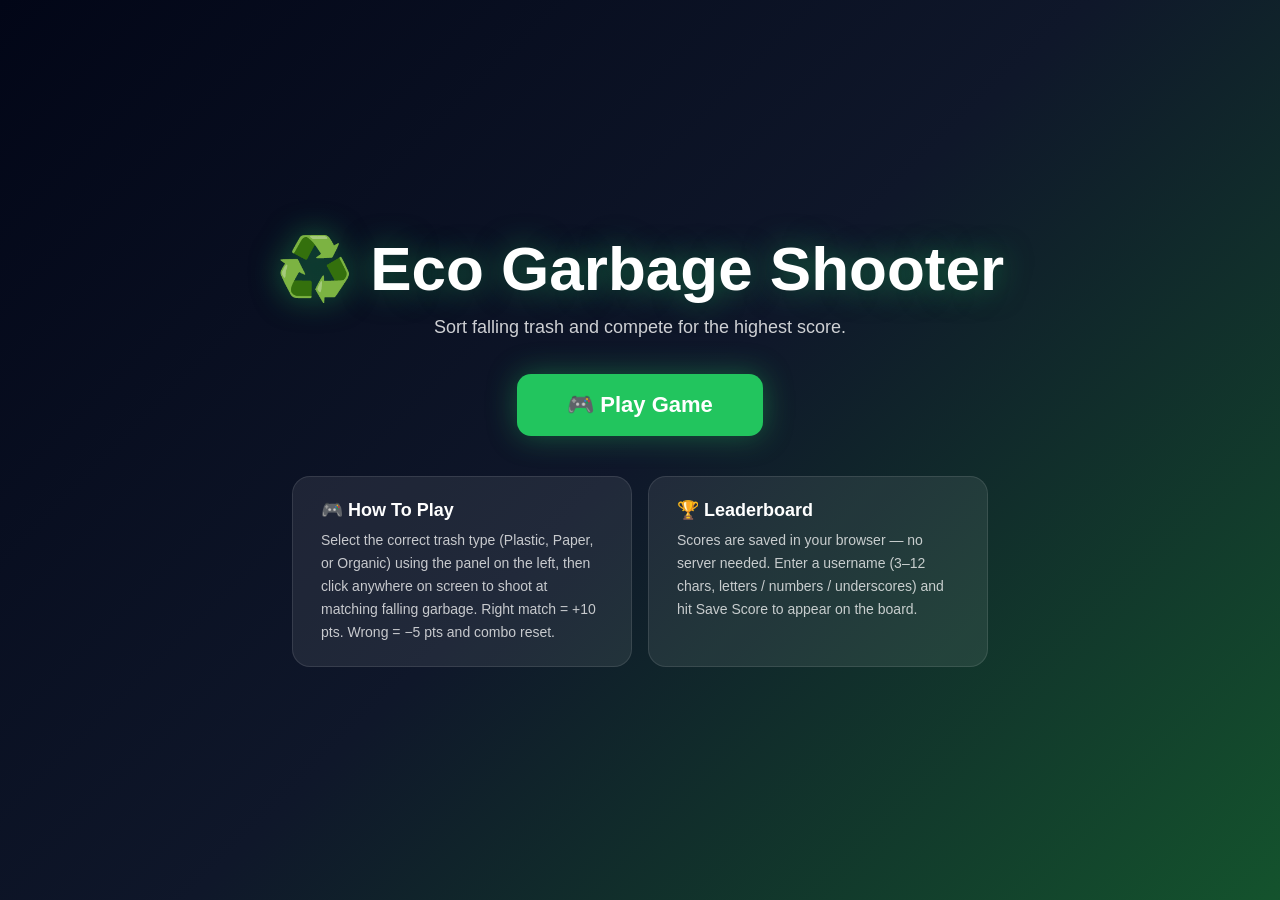
==== docs/index.html @ 233a3f08 "Fix GitHub Pages asset and route paths" ====
<!DOCTYPE html>
<html lang="en">
<head>
  <meta charset="UTF-8" />
  <meta name="viewport" content="width=device-width, initial-scale=1.0" />
  <title>♻️ Eco Garbage Shooter</title>
  <link rel="stylesheet" href="css/style.css" />
</head>
<body class="landing-body">

  <div id="landing">
    <h1>♻️ Eco Garbage Shooter</h1>
    <p>Sort falling trash and compete for the highest score.</p>

    <a class="play-btn" href="pages/game.html">🎮 Play Game</a>

    <div class="info-cards">
      <div class="card">
        <h2>🎮 How To Play</h2>
        <p>
          Select the correct trash type (Plastic, Paper, or Organic) using
          the panel on the left, then click anywhere on screen to shoot at
          matching falling garbage. Right match = +10 pts. Wrong = −5 pts
          and combo reset.
        </p>
      </div>
      <div class="card">
        <h2>🏆 Leaderboard</h2>
        <p>
          Scores are saved in your browser — no server needed. Enter a
          username (3–12 chars, letters / numbers / underscores) and hit
          Save Score to appear on the board.
        </p>
      </div>
    </div>
  </div>

</body>
</html>
---- docs/css/style.css ----
/* ── Reset ──────────────────────────────────────────────────────── */
*, *::before, *::after {
  margin: 0; padding: 0; box-sizing: border-box;
}

/* ══════════════════════════════════════════════════════════════════
   SHARED
══════════════════════════════════════════════════════════════════ */
body {
  font-family: Arial, sans-serif;
  color: white;
  overflow: hidden;
  height: 100vh;
}

/* ══════════════════════════════════════════════════════════════════
   LANDING PAGE  (index.html)
══════════════════════════════════════════════════════════════════ */
.landing-body {
  background: linear-gradient(135deg, #020617, #0f172a, #14532d);
  overflow-y: auto;
}

#landing {
  display: flex;
  flex-direction: column;
  align-items: center;
  justify-content: center;
  min-height: 100vh;
  text-align: center;
  padding: 40px 20px;
}

#landing h1 {
  font-size: clamp(30px, 6vw, 62px);
  margin-bottom: 12px;
  text-shadow: 0 0 30px rgba(34, 197, 94, 0.5);
}

#landing > p {
  font-size: 18px;
  opacity: 0.8;
  margin-bottom: 36px;
}

.play-btn {
  display: inline-block;
  padding: 18px 50px;
  background: #22c55e;
  color: white;
  text-decoration: none;
  border-radius: 14px;
  font-size: 22px;
  font-weight: bold;
  transition: background 0.2s, transform 0.1s;
  box-shadow: 0 0 30px rgba(34, 197, 94, 0.4);
}

.play-btn:hover  { background: #16a34a; transform: scale(1.05); }
.play-btn:active { transform: scale(0.97); }

.info-cards {
  display: flex;
  flex-wrap: wrap;
  gap: 16px;
  justify-content: center;
  max-width: 800px;
  margin-top: 40px;
}

.card {
  background: rgba(255, 255, 255, 0.08);
  border: 1px solid rgba(255, 255, 255, 0.1);
  padding: 22px 28px;
  border-radius: 18px;
  max-width: 340px;
  text-align: left;
}

.card h2 { font-size: 18px; margin-bottom: 8px; }
.card p  { font-size: 14px; opacity: 0.75; line-height: 1.65; }

/* ══════════════════════════════════════════════════════════════════
   GAME PAGE  (game.html)
══════════════════════════════════════════════════════════════════ */
.game-body {
  background: #020617;
  overflow: hidden;
}

/* Canvas fills the whole viewport */
canvas {
  display: block;
  position: absolute;
  top: 0; left: 0;
  width: 100vw;
  height: 100vh;
}

/* ── Top score bar ───────────────────────────────────────────────── */
.topbar {
  position: absolute;
  top: 12px;
  left: 50%;
  transform: translateX(-50%);
  display: flex;
  gap: 24px;
  background: rgba(0, 0, 0, 0.55);
  padding: 12px 28px;
  border-radius: 18px;
  backdrop-filter: blur(10px);
  z-index: 10;
  font-size: 16px;
  font-weight: bold;
  white-space: nowrap;
}

/* ── Type selector panel ─────────────────────────────────────────── */
.panel {
  position: absolute;
  left: 15px;
  top: 15px;
  background: rgba(0, 0, 0, 0.55);
  padding: 14px 12px;
  border-radius: 18px;
  backdrop-filter: blur(10px);
  z-index: 10;
  display: flex;
  flex-direction: column;
  gap: 7px;
}

.panel-label {
  font-size: 11px;
  letter-spacing: 1.5px;
  text-transform: uppercase;
  opacity: 0.6;
  margin-bottom: 2px;
}

.type-btn {
  padding: 10px 16px;
  border: 2px solid transparent;
  border-radius: 12px;
  cursor: pointer;
  font-weight: bold;
  font-size: 14px;
  background: rgba(255, 255, 255, 0.1);
  color: white;
  transition: background 0.15s, border-color 0.15s, transform 0.1s;
}

.type-btn:hover  { background: rgba(255, 255, 255, 0.2); transform: scale(1.04); }
.type-btn:active { transform: scale(0.97); }
.type-btn.active { border-color: #22c55e; background: rgba(34, 197, 94, 0.22); }

/* ── Home button ─────────────────────────────────────────────────── */
.home-btn {
  position: absolute;
  right: 15px;
  top: 15px;
  background: #22c55e;
  padding: 10px 18px;
  border-radius: 12px;
  color: white;
  text-decoration: none;
  font-weight: bold;
  font-size: 14px;
  z-index: 10;
  transition: background 0.2s, transform 0.1s;
}

.home-btn:hover  { background: #16a34a; transform: scale(1.04); }
.home-btn:active { transform: scale(0.97); }

/* ── Feedback flash ──────────────────────────────────────────────── */
#feedback {
  position: absolute;
  top: 48%;
  left: 50%;
  transform: translate(-50%, -50%);
  font-size: 26px;
  font-weight: bold;
  pointer-events: none;
  z-index: 20;
  opacity: 0;
  transition: opacity 0.2s;
  text-shadow: 0 2px 12px rgba(0, 0, 0, 0.8);
  white-space: nowrap;
}

/* ── Leaderboard panel ───────────────────────────────────────────── */
.leaderboard {
  position: absolute;
  right: 15px;
  bottom: 15px;
  width: 245px;
  background: rgba(0, 0, 0, 0.55);
  padding: 16px;
  border-radius: 18px;
  backdrop-filter: blur(10px);
  z-index: 10;
  max-height: 320px;
  overflow-y: auto;
}

.leaderboard h2 {
  font-size: 16px;
  margin-bottom: 10px;
}

.leaderboard input {
  padding: 9px 12px;
  border: none;
  border-radius: 10px;
  width: 100%;
  margin-bottom: 8px;
  font-size: 14px;
  background: rgba(255, 255, 255, 0.15);
  color: white;
  outline: none;
}

.leaderboard input::placeholder { color: rgba(255, 255, 255, 0.45); }
.leaderboard input:focus { background: rgba(255, 255, 255, 0.22); }

.save-btn {
  width: 100%;
  padding: 9px;
  background: #22c55e;
  color: white;
  border: none;
  border-radius: 10px;
  cursor: pointer;
  font-weight: bold;
  font-size: 14px;
  transition: background 0.2s, transform 0.1s;
  margin-bottom: 10px;
}

.save-btn:hover  { background: #16a34a; }
.save-btn:active { transform: scale(0.97); }

#scores p {
  font-size: 13px;
  padding: 5px 0;
  border-bottom: 1px solid rgba(255, 255, 255, 0.08);
  opacity: 0.85;
}

#scores p:last-child { border-bottom: none; }


button{
 transition:all .2s ease;
 cursor:pointer;
}
button:hover{
 transform:scale(1.05);
}
canvas{
 animation:fadeIn .5s ease;
}
@keyframes fadeIn{
 from{opacity:0;}
 to{opacity:1;}
}
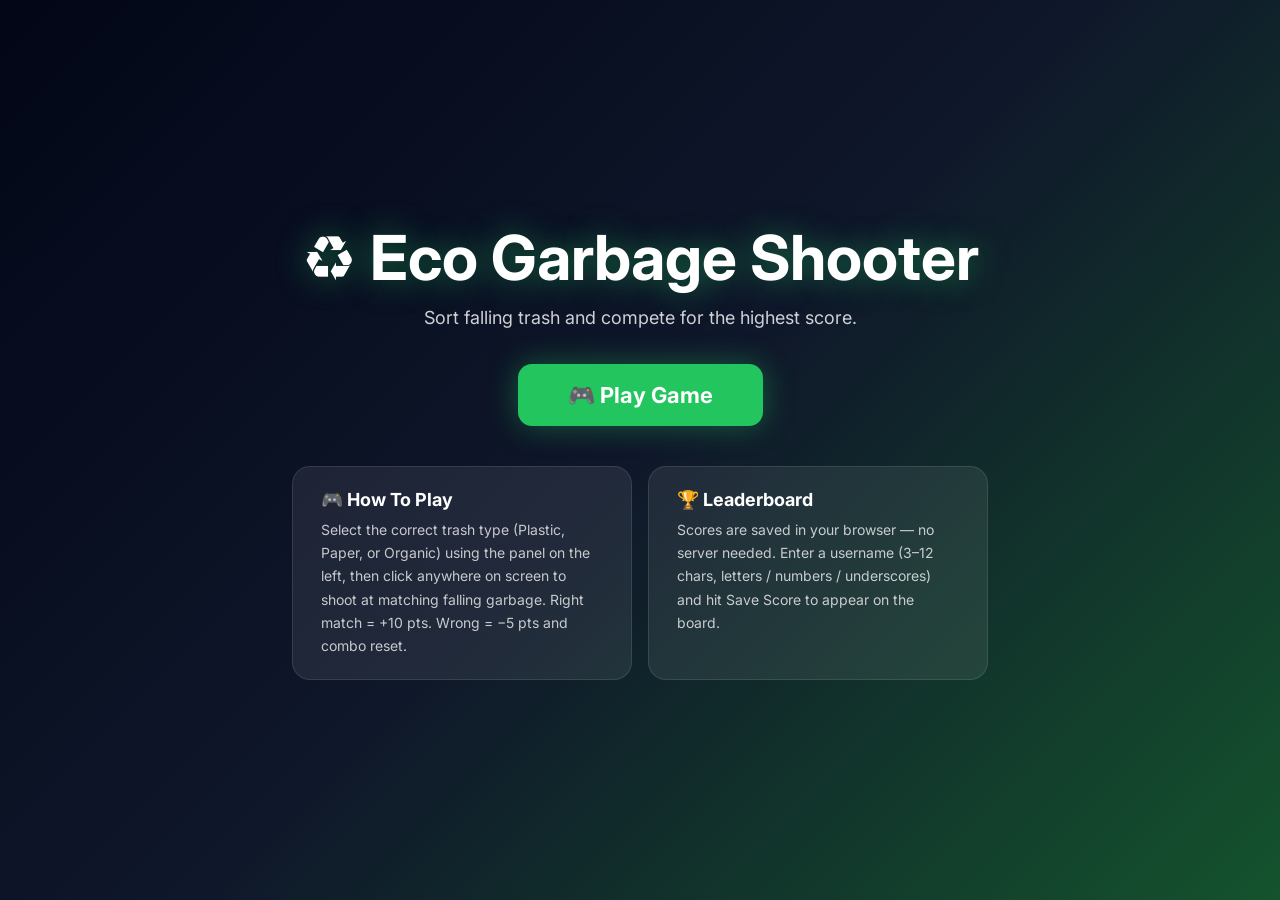
==== commit ef230bac: "Modernize game layout and metadata" ====
--- a/docs/index.html
+++ b/docs/index.html
@@ -2,39 +2,52 @@
 <html lang="en">
 <head>
   <meta charset="UTF-8" />
-  <meta name="viewport" content="width=device-width, initial-scale=1.0" />
+  <meta name="viewport" content="width=device-width, initial-scale=1.0, maximum-scale=1" />
   <title>♻️ Eco Garbage Shooter</title>
+  <meta name="description" content="Eco Garbage Shooter — sort falling trash and compete for the highest score. No server needed." />
+  <meta name="robots" content="index, follow" />
+  <meta property="og:title" content="Eco Garbage Shooter" />
+  <meta property="og:description" content="Sort falling trash and compete for the highest score. No server needed." />
+  <meta property="og:type" content="website" />
+  <meta name="twitter:card" content="summary_large_image" />
+  <meta name="twitter:title" content="Eco Garbage Shooter" />
+  <meta name="twitter:description" content="Sort falling trash and compete for the highest score. No server needed." />
+  <link rel="icon" type="image/svg+xml" href="./favicon.svg" />
+  <link rel="preconnect" href="https://fonts.googleapis.com" />
+  <link rel="preconnect" href="https://fonts.gstatic.com" crossorigin />
+  <link href="https://fonts.googleapis.com/css2?family=Inter:wght@400;500;600;700&amp;display=swap" rel="stylesheet" />
   <link rel="stylesheet" href="css/style.css" />
 </head>
 <body class="landing-body">
 
-  <div id="landing">
-    <h1>♻️ Eco Garbage Shooter</h1>
-    <p>Sort falling trash and compete for the highest score.</p>
+  <div id="root">
+    <div id="landing">
+      <h1>♻️ Eco Garbage Shooter</h1>
+      <p>Sort falling trash and compete for the highest score.</p>
 
-    <a class="play-btn" href="pages/game.html">🎮 Play Game</a>
+      <a class="play-btn" href="pages/game.html">🎮 Play Game</a>
 
-    <div class="info-cards">
-      <div class="card">
-        <h2>🎮 How To Play</h2>
-        <p>
-          Select the correct trash type (Plastic, Paper, or Organic) using
-          the panel on the left, then click anywhere on screen to shoot at
-          matching falling garbage. Right match = +10 pts. Wrong = −5 pts
-          and combo reset.
-        </p>
-      </div>
-      <div class="card">
-        <h2>🏆 Leaderboard</h2>
-        <p>
-          Scores are saved in your browser — no server needed. Enter a
-          username (3–12 chars, letters / numbers / underscores) and hit
-          Save Score to appear on the board.
-        </p>
+      <div class="info-cards">
+        <div class="card">
+          <h2>🎮 How To Play</h2>
+          <p>
+            Select the correct trash type (Plastic, Paper, or Organic) using
+            the panel on the left, then click anywhere on screen to shoot at
+            matching falling garbage. Right match = +10 pts. Wrong = −5 pts
+            and combo reset.
+          </p>
+        </div>
+        <div class="card">
+          <h2>🏆 Leaderboard</h2>
+          <p>
+            Scores are saved in your browser — no server needed. Enter a
+            username (3–12 chars, letters / numbers / underscores) and hit
+            Save Score to appear on the board.
+          </p>
+        </div>
       </div>
     </div>
   </div>
 
 </body>
 </html>
-
--- a/docs/css/style.css
+++ b/docs/css/style.css
@@ -7,10 +7,26 @@
    SHARED
 ══════════════════════════════════════════════════════════════════ */
 body {
-  font-family: Arial, sans-serif;
+  font-family: Inter, system-ui, -apple-system, Segoe UI, Roboto, Arial, sans-serif;
   color: white;
   overflow: hidden;
   height: 100vh;
+}
+
+/* App root */
+#root {
+  min-height: 100vh;
+}
+
+/* Game layout wrappers (used on /pages/game.html) */
+.game-root {
+  position: relative;
+  min-height: 100vh;
+}
+
+.game-container {
+  position: relative;
+  min-height: 100vh;
 }
 
 /* ══════════════════════════════════════════════════════════════════
@@ -89,7 +105,7 @@
 }
 
 /* Canvas fills the whole viewport */
-canvas {
+.game-canvas {
   display: block;
   position: absolute;
   top: 0; left: 0;
@@ -258,11 +274,10 @@
 button:hover{
  transform:scale(1.05);
 }
-canvas{
+.game-canvas{
  animation:fadeIn .5s ease;
 }
 @keyframes fadeIn{
  from{opacity:0;}
  to{opacity:1;}
 }
-
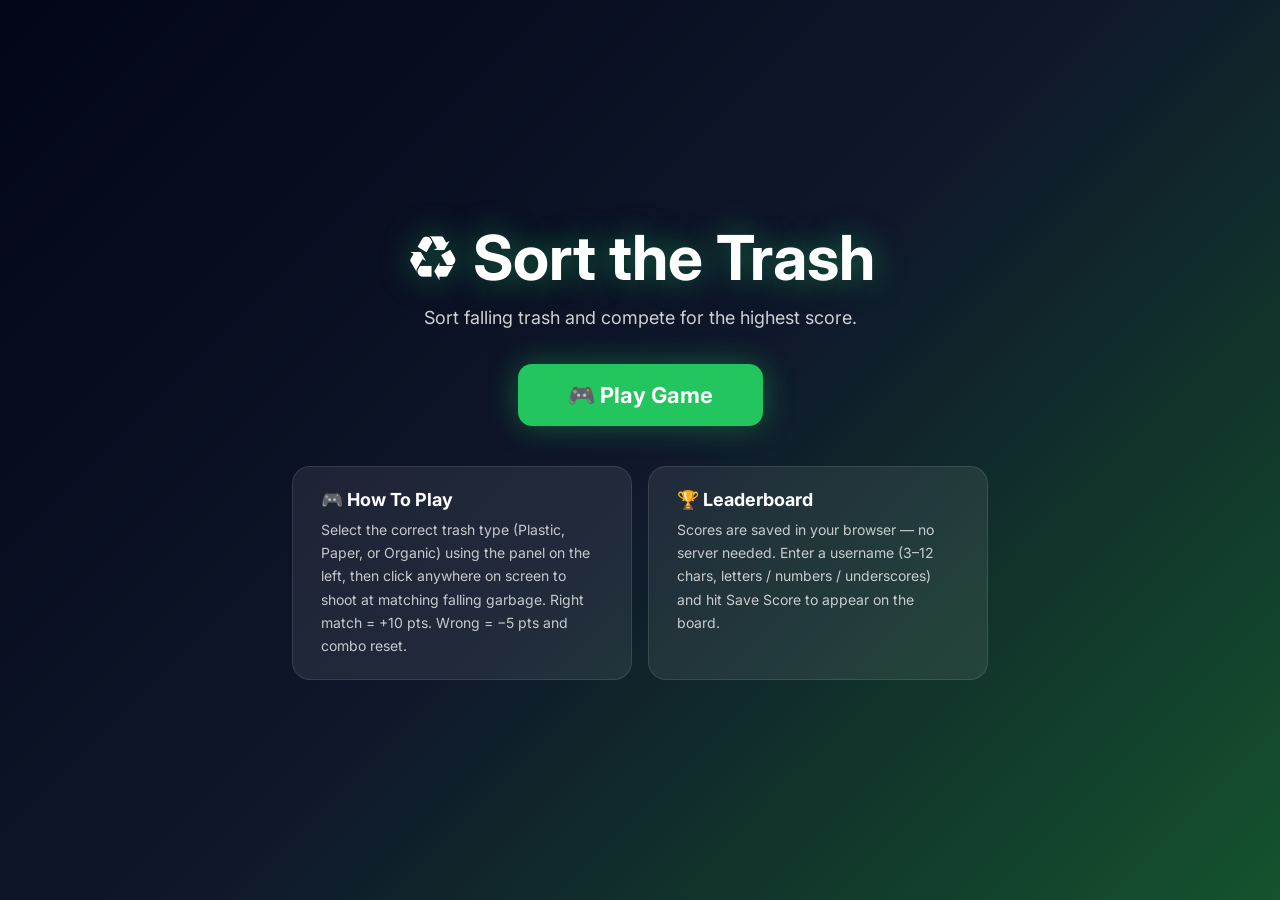
==== commit 50232db6: "Fixed all title error" ====
--- a/docs/index.html
+++ b/docs/index.html
@@ -3,14 +3,14 @@
 <head>
   <meta charset="UTF-8" />
   <meta name="viewport" content="width=device-width, initial-scale=1.0, maximum-scale=1" />
-  <title>♻️ Eco Garbage Shooter</title>
-  <meta name="description" content="Eco Garbage Shooter — sort falling trash and compete for the highest score. No server needed." />
+  <title>♻️ Sort the Trash</title>
+  <meta name="description" content="Sort the Trash — sort falling trash and compete for the highest score. No server needed." />
   <meta name="robots" content="index, follow" />
-  <meta property="og:title" content="Eco Garbage Shooter" />
+  <meta property="og:title" content="Sort the Trash" />
   <meta property="og:description" content="Sort falling trash and compete for the highest score. No server needed." />
   <meta property="og:type" content="website" />
   <meta name="twitter:card" content="summary_large_image" />
-  <meta name="twitter:title" content="Eco Garbage Shooter" />
+  <meta name="twitter:title" content="Sort the Trash" />
   <meta name="twitter:description" content="Sort falling trash and compete for the highest score. No server needed." />
   <link rel="icon" type="image/svg+xml" href="./favicon.svg" />
   <link rel="preconnect" href="https://fonts.googleapis.com" />
@@ -22,7 +22,7 @@
 
   <div id="root">
     <div id="landing">
-      <h1>♻️ Eco Garbage Shooter</h1>
+      <h1>♻️ Sort the Trash</h1>
       <p>Sort falling trash and compete for the highest score.</p>
 
       <a class="play-btn" href="pages/game.html">🎮 Play Game</a>
--- a/docs/css/style.css
+++ b/docs/css/style.css
@@ -104,13 +104,102 @@
   overflow: hidden;
 }
 
+/* Theme-ish HUD (Cannon Block Shooter style) */
+.hud {
+  position: absolute;
+  top: 14px;
+  left: 50%;
+  transform: translateX(-50%);
+  display: grid;
+  grid-template-columns: 1fr auto 1fr;
+  align-items: center;
+  gap: 18px;
+  width: min(980px, calc(100vw - 28px));
+  padding: 12px 16px;
+  border-radius: 18px;
+  background: rgba(2, 6, 23, 0.55);
+  border: 1px solid rgba(148, 163, 184, 0.18);
+  backdrop-filter: blur(12px);
+  z-index: 20;
+}
+
+.hud-item {
+  display: flex;
+  flex-direction: column;
+  gap: 3px;
+}
+.hud-item:last-child { align-items: flex-end; }
+
+.hud-label {
+  font-size: 11px;
+  letter-spacing: 0.12em;
+  text-transform: uppercase;
+  opacity: 0.65;
+}
+.hud-value {
+  font-size: 20px;
+  font-weight: 800;
+}
+
+.hud-title {
+  font-weight: 900;
+  letter-spacing: 0.08em;
+  text-transform: uppercase;
+  font-size: 14px;
+  opacity: 0.95;
+  white-space: nowrap;
+}
+
+.sub-hud {
+  position: absolute;
+  top: 64px;
+  left: 50%;
+  transform: translateX(-50%);
+  width: min(980px, calc(100vw - 28px));
+  display: flex;
+  align-items: center;
+  justify-content: space-between;
+  gap: 12px;
+  z-index: 20;
+  padding: 8px 10px;
+  border-radius: 16px;
+  background: rgba(2, 6, 23, 0.38);
+  border: 1px solid rgba(148, 163, 184, 0.12);
+  backdrop-filter: blur(12px);
+}
+
+.lives-row {
+  display: flex;
+  gap: 8px;
+  align-items: center;
+}
+.life-heart {
+  font-size: 16px;
+  line-height: 1;
+  opacity: 0.75;
+}
+.life-active { color: #f87171; opacity: 0.95; text-shadow: 0 0 14px rgba(248, 113, 113, 0.25); }
+.life-lost { color: rgba(148, 163, 184, 0.4); opacity: 0.45; }
+
+.aim-row {
+  font-size: 12px;
+  opacity: 0.75;
+  white-space: nowrap;
+}
+
 /* Canvas fills the whole viewport */
 .game-canvas {
   display: block;
   position: absolute;
   top: 0; left: 0;
-  width: 100vw;
-  height: 100vh;
+  width: min(980px, calc(100vw - 28px));
+  height: min(62vh, 560px);
+  left: 50%;
+  transform: translateX(-50%);
+  top: 112px;
+  border-radius: 18px;
+  background: rgba(2, 6, 23, 0.55);
+  border: 1px solid rgba(148, 163, 184, 0.18);
 }
 
 /* ── Top score bar ───────────────────────────────────────────────── */
@@ -188,6 +277,24 @@
 
 .home-btn:hover  { background: #16a34a; transform: scale(1.04); }
 .home-btn:active { transform: scale(0.97); }
+
+.reset-btn {
+  position: absolute;
+  right: 118px;
+  top: 15px;
+  background: rgba(2, 6, 23, 0.65);
+  padding: 10px 14px;
+  border-radius: 12px;
+  color: white;
+  border: 1px solid rgba(148, 163, 184, 0.22);
+  font-weight: 800;
+  font-size: 13px;
+  z-index: 21;
+  transition: background 0.2s, transform 0.1s, border-color 0.2s;
+}
+
+.reset-btn:hover  { background: rgba(15, 23, 42, 0.75); border-color: rgba(34, 197, 94, 0.45); transform: scale(1.04); }
+.reset-btn:active { transform: scale(0.97); }
 
 /* ── Feedback flash ──────────────────────────────────────────────── */
 #feedback {
@@ -266,6 +373,48 @@
 
 #scores p:last-child { border-bottom: none; }
 
+/* Bins row */
+.bins {
+  position: absolute;
+  left: 50%;
+  transform: translateX(-50%);
+  top: calc(112px + min(62vh, 560px) + 12px);
+  width: min(980px, calc(100vw - 28px));
+  display: grid;
+  grid-template-columns: repeat(3, 1fr);
+  gap: 12px;
+  z-index: 20;
+}
+
+.bin {
+  user-select: none;
+  border-radius: 18px;
+  padding: 12px 14px;
+  background: rgba(2, 6, 23, 0.55);
+  border: 1px solid rgba(148, 163, 184, 0.18);
+  backdrop-filter: blur(10px);
+  display: flex;
+  align-items: center;
+  justify-content: center;
+  gap: 12px;
+  transition: transform 0.12s ease, border-color 0.12s ease, background 0.12s ease;
+}
+.bin:hover {
+  transform: translateY(-2px);
+  border-color: rgba(34, 197, 94, 0.45);
+  background: rgba(15, 23, 42, 0.55);
+}
+
+.bin-emoji { font-size: 22px; }
+.bin-label { font-weight: 800; letter-spacing: 0.10em; font-size: 12px; opacity: 0.85; }
+
+@media (max-width: 640px) {
+  .hud-title { font-size: 12px; }
+  .hud-value { font-size: 18px; }
+  .aim-row { display: none; }
+  .bins { grid-template-columns: 1fr; }
+}
+
 
 button{
  transition:all .2s ease;
